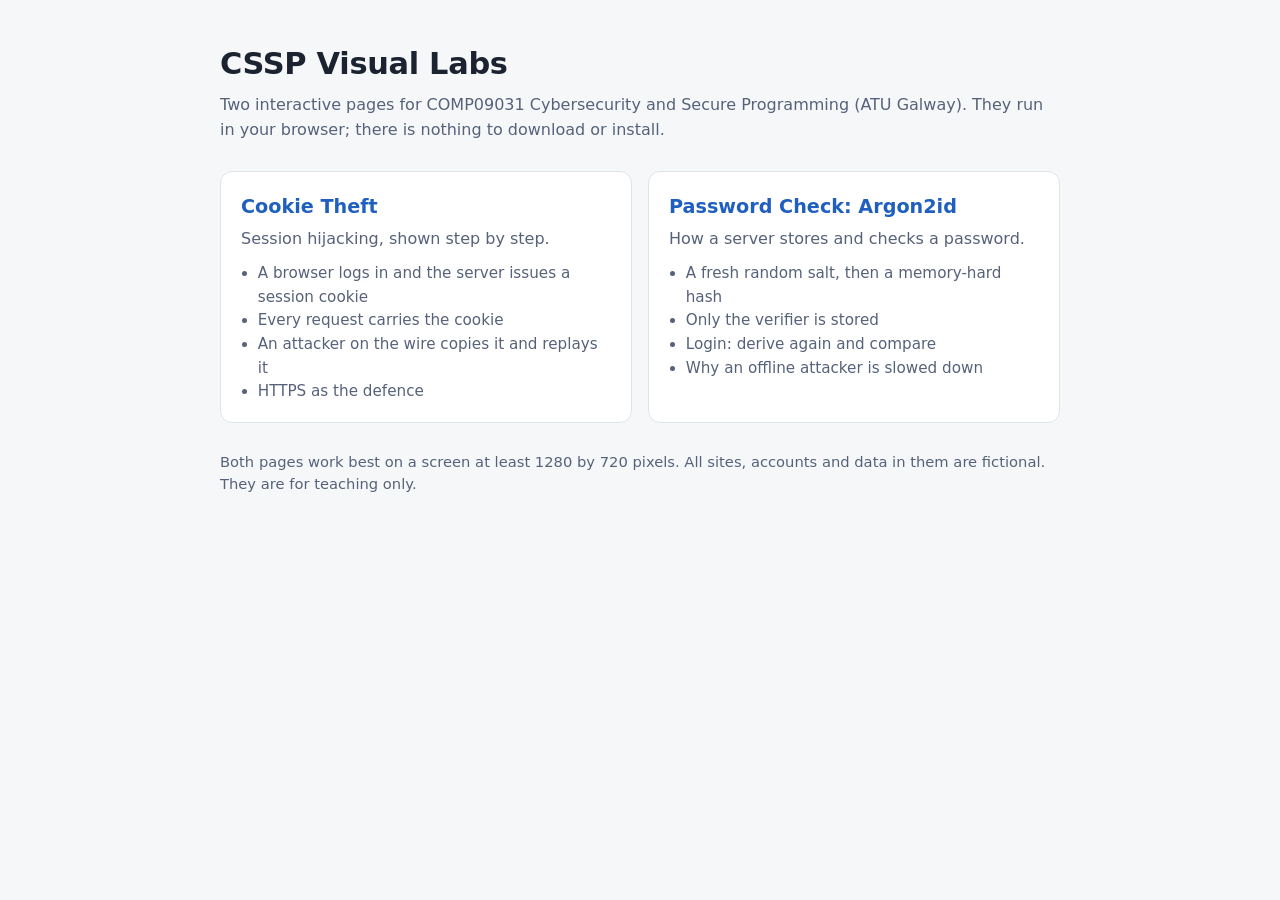
==== index.html @ d2b7faa5 "Add the two visual labs (cookie theft, Argon2id) with a landing page" ====
<!doctype html>
<html lang="en">
<head>
<meta charset="utf-8">
<meta name="viewport" content="width=device-width, initial-scale=1">
<title>CSSP Visual Labs</title>
<style>
  :root { --bg:#f6f7f9; --card:#ffffff; --text:#1c2330; --muted:#56627a; --line:#dfe3ea; --accent:#1f5fbf; }
  @media (prefers-color-scheme: dark) {
    :root { --bg:#10151d; --card:#171e29; --text:#e8edf5; --muted:#9aa7bd; --line:#2a3445; --accent:#7db2ff; }
  }
  * { box-sizing: border-box; }
  body { margin:0; background:var(--bg); color:var(--text); font:16px/1.55 system-ui,-apple-system,"Segoe UI",Roboto,sans-serif; }
  main { max-width:880px; margin:0 auto; padding:40px 20px 56px; }
  h1 { margin:0 0 6px; font-size:1.9rem; letter-spacing:-.01em; }
  .sub { margin:0 0 28px; color:var(--muted); }
  .grid { display:grid; gap:16px; grid-template-columns:repeat(auto-fit,minmax(300px,1fr)); }
  a.card { display:block; text-decoration:none; color:inherit; background:var(--card); border:1px solid var(--line); border-radius:12px; padding:20px 20px 18px; }
  a.card:hover, a.card:focus-visible { border-color:var(--accent); outline:none; box-shadow:0 0 0 3px color-mix(in srgb, var(--accent) 25%, transparent); }
  a.card h2 { margin:0 0 6px; font-size:1.2rem; color:var(--accent); }
  a.card p { margin:0 0 10px; color:var(--muted); }
  a.card ul { margin:0; padding-left:1.1em; color:var(--muted); font-size:.95rem; }
  .note { margin-top:28px; color:var(--muted); font-size:.92rem; }
</style>
</head>
<body>
<main>
  <h1>CSSP Visual Labs</h1>
  <p class="sub">Two interactive pages for COMP09031 Cybersecurity and Secure Programming (ATU Galway). They run in your browser; there is nothing to download or install.</p>
  <div class="grid">
    <a class="card" href="cookie-theft/">
      <h2>Cookie Theft</h2>
      <p>Session hijacking, shown step by step.</p>
      <ul>
        <li>A browser logs in and the server issues a session cookie</li>
        <li>Every request carries the cookie</li>
        <li>An attacker on the wire copies it and replays it</li>
        <li>HTTPS as the defence</li>
      </ul>
    </a>
    <a class="card" href="argon2id/">
      <h2>Password Check: Argon2id</h2>
      <p>How a server stores and checks a password.</p>
      <ul>
        <li>A fresh random salt, then a memory-hard hash</li>
        <li>Only the verifier is stored</li>
        <li>Login: derive again and compare</li>
        <li>Why an offline attacker is slowed down</li>
      </ul>
    </a>
  </div>
  <p class="note">Both pages work best on a screen at least 1280 by 720 pixels. All sites, accounts and data in them are fictional. They are for teaching only.</p>
</main>
</body>
</html>
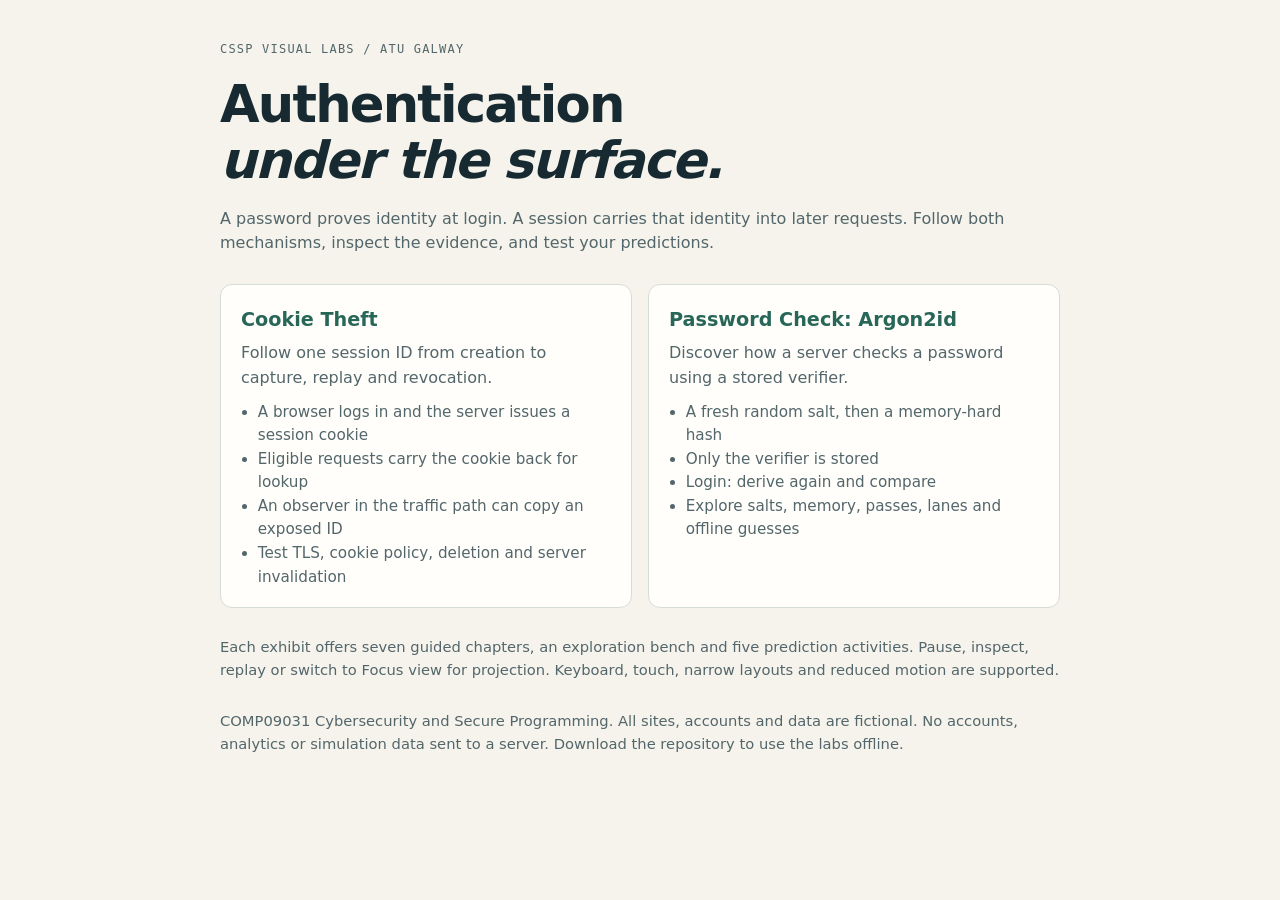
==== commit 87fcf875: "Publish rebuilt authentication exhibits and shared learning interface Replace both legacy pages with" ====
--- a/index.html
+++ b/index.html
@@ -3,18 +3,17 @@
 <head>
 <meta charset="utf-8">
 <meta name="viewport" content="width=device-width, initial-scale=1">
-<title>CSSP Visual Labs</title>
+<title>Authentication under the surface — CSSP Visual Labs</title>
+<link rel="icon" href="data:image/svg+xml,%3Csvg xmlns='http://www.w3.org/2000/svg' viewBox='0 0 40 40'%3E%3Crect width='40' height='40' rx='9' fill='%23102b35'/%3E%3Ctext x='9' y='30' font-size='32' fill='%23d5f975'%3Ea%3C/text%3E%3C/svg%3E">
 <style>
-  :root { --bg:#f6f7f9; --card:#ffffff; --text:#1c2330; --muted:#56627a; --line:#dfe3ea; --accent:#1f5fbf; }
-  @media (prefers-color-scheme: dark) {
-    :root { --bg:#10151d; --card:#171e29; --text:#e8edf5; --muted:#9aa7bd; --line:#2a3445; --accent:#7db2ff; }
-  }
+  :root { --bg:#f5f3eb; --card:#fffefa; --text:#172a31; --muted:#53666b; --line:#d6ddd4; --accent:#286658; }
   * { box-sizing: border-box; }
   body { margin:0; background:var(--bg); color:var(--text); font:16px/1.55 system-ui,-apple-system,"Segoe UI",Roboto,sans-serif; }
   main { max-width:880px; margin:0 auto; padding:40px 20px 56px; }
-  h1 { margin:0 0 6px; font-size:1.9rem; letter-spacing:-.01em; }
+  h1 { margin:0 0 18px; font-size:clamp(2rem, 5vw, 3.2rem); line-height:1.1; letter-spacing:-.035em; }
+  .eyebrow { color:var(--muted); font: .75rem/1.5 monospace; letter-spacing:.1em; margin:0 0 18px; }
   .sub { margin:0 0 28px; color:var(--muted); }
-  .grid { display:grid; gap:16px; grid-template-columns:repeat(auto-fit,minmax(300px,1fr)); }
+  .grid { display:grid; gap:16px; grid-template-columns:repeat(auto-fit,minmax(min(100%,300px),1fr)); }
   a.card { display:block; text-decoration:none; color:inherit; background:var(--card); border:1px solid var(--line); border-radius:12px; padding:20px 20px 18px; }
   a.card:hover, a.card:focus-visible { border-color:var(--accent); outline:none; box-shadow:0 0 0 3px color-mix(in srgb, var(--accent) 25%, transparent); }
   a.card h2 { margin:0 0 6px; font-size:1.2rem; color:var(--accent); }
@@ -25,31 +24,33 @@
 </head>
 <body>
 <main>
-  <h1>CSSP Visual Labs</h1>
-  <p class="sub">Two interactive pages for COMP09031 Cybersecurity and Secure Programming (ATU Galway). They run in your browser; there is nothing to download or install.</p>
+  <p class="eyebrow">CSSP VISUAL LABS / ATU GALWAY</p>
+  <h1>Authentication<br><em>under the surface.</em></h1>
+  <p class="sub">A password proves identity at login. A session carries that identity into later requests. Follow both mechanisms, inspect the evidence, and test your predictions.</p>
   <div class="grid">
-    <a class="card" href="cookie-theft/">
+    <a class="card" href="cookie-theft/index.html">
       <h2>Cookie Theft</h2>
-      <p>Session hijacking, shown step by step.</p>
+      <p>Follow one session ID from creation to capture, replay and revocation.</p>
       <ul>
         <li>A browser logs in and the server issues a session cookie</li>
-        <li>Every request carries the cookie</li>
-        <li>An attacker on the wire copies it and replays it</li>
-        <li>HTTPS as the defence</li>
+        <li>Eligible requests carry the cookie back for lookup</li>
+        <li>An observer in the traffic path can copy an exposed ID</li>
+        <li>Test TLS, cookie policy, deletion and server invalidation</li>
       </ul>
     </a>
-    <a class="card" href="argon2id/">
+    <a class="card" href="argon2id/index.html">
       <h2>Password Check: Argon2id</h2>
-      <p>How a server stores and checks a password.</p>
+      <p>Discover how a server checks a password using a stored verifier.</p>
       <ul>
         <li>A fresh random salt, then a memory-hard hash</li>
         <li>Only the verifier is stored</li>
         <li>Login: derive again and compare</li>
-        <li>Why an offline attacker is slowed down</li>
+        <li>Explore salts, memory, passes, lanes and offline guesses</li>
       </ul>
     </a>
   </div>
-  <p class="note">Both pages work best on a screen at least 1280 by 720 pixels. All sites, accounts and data in them are fictional. They are for teaching only.</p>
+  <p class="note">Each exhibit offers seven guided chapters, an exploration bench and five prediction activities. Pause, inspect, replay or switch to Focus view for projection. Keyboard, touch, narrow layouts and reduced motion are supported.</p>
+  <p class="note">COMP09031 Cybersecurity and Secure Programming. All sites, accounts and data are fictional. No accounts, analytics or simulation data sent to a server. Download the repository to use the labs offline.</p>
 </main>
 </body>
 </html>
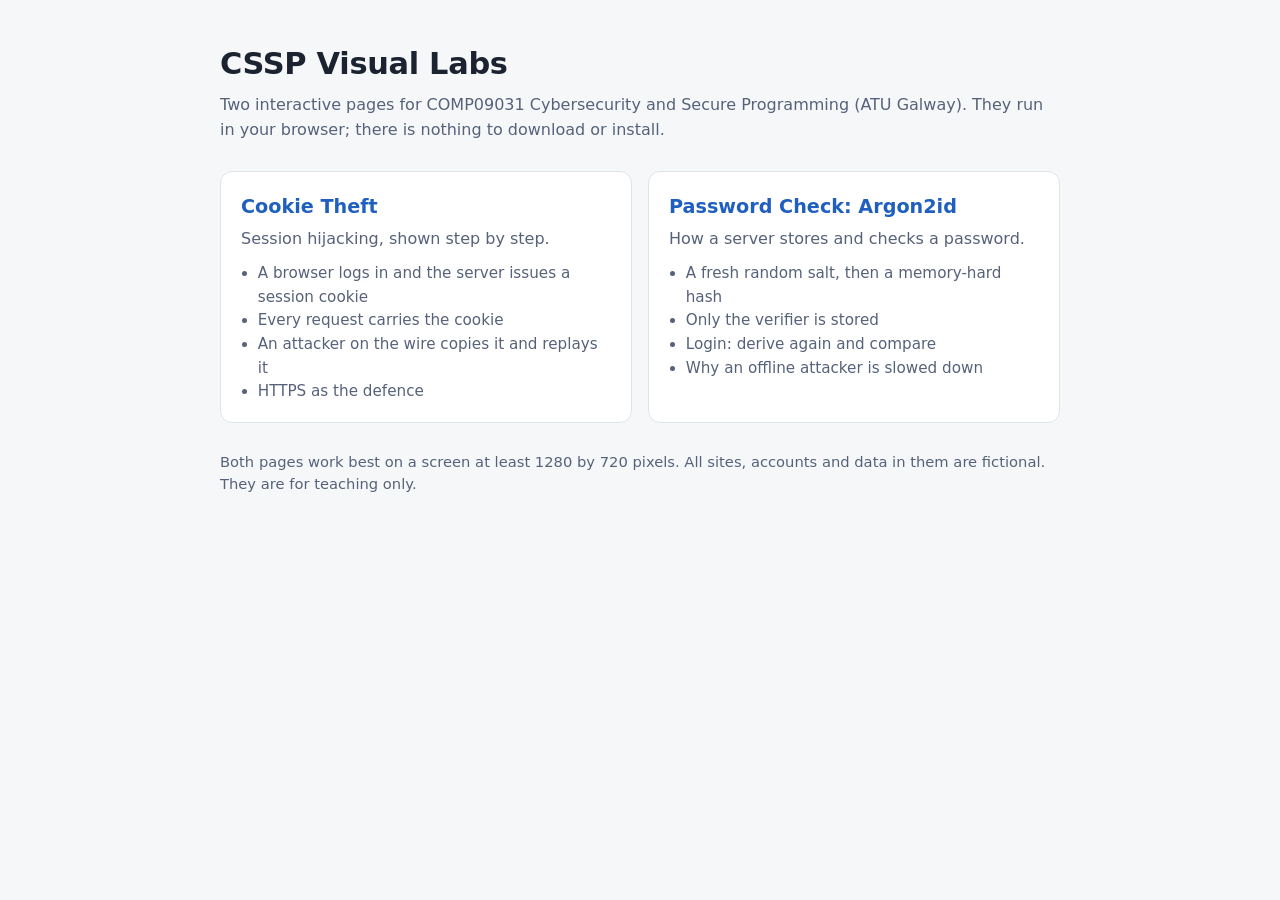
==== commit 26d0a141: "Restore the previous visual labs and landing page Revert the redesign at the user's request. Restore" ====
--- a/index.html
+++ b/index.html
@@ -3,17 +3,18 @@
 <head>
 <meta charset="utf-8">
 <meta name="viewport" content="width=device-width, initial-scale=1">
-<title>Authentication under the surface — CSSP Visual Labs</title>
-<link rel="icon" href="data:image/svg+xml,%3Csvg xmlns='http://www.w3.org/2000/svg' viewBox='0 0 40 40'%3E%3Crect width='40' height='40' rx='9' fill='%23102b35'/%3E%3Ctext x='9' y='30' font-size='32' fill='%23d5f975'%3Ea%3C/text%3E%3C/svg%3E">
+<title>CSSP Visual Labs</title>
 <style>
-  :root { --bg:#f5f3eb; --card:#fffefa; --text:#172a31; --muted:#53666b; --line:#d6ddd4; --accent:#286658; }
+  :root { --bg:#f6f7f9; --card:#ffffff; --text:#1c2330; --muted:#56627a; --line:#dfe3ea; --accent:#1f5fbf; }
+  @media (prefers-color-scheme: dark) {
+    :root { --bg:#10151d; --card:#171e29; --text:#e8edf5; --muted:#9aa7bd; --line:#2a3445; --accent:#7db2ff; }
+  }
   * { box-sizing: border-box; }
   body { margin:0; background:var(--bg); color:var(--text); font:16px/1.55 system-ui,-apple-system,"Segoe UI",Roboto,sans-serif; }
   main { max-width:880px; margin:0 auto; padding:40px 20px 56px; }
-  h1 { margin:0 0 18px; font-size:clamp(2rem, 5vw, 3.2rem); line-height:1.1; letter-spacing:-.035em; }
-  .eyebrow { color:var(--muted); font: .75rem/1.5 monospace; letter-spacing:.1em; margin:0 0 18px; }
+  h1 { margin:0 0 6px; font-size:1.9rem; letter-spacing:-.01em; }
   .sub { margin:0 0 28px; color:var(--muted); }
-  .grid { display:grid; gap:16px; grid-template-columns:repeat(auto-fit,minmax(min(100%,300px),1fr)); }
+  .grid { display:grid; gap:16px; grid-template-columns:repeat(auto-fit,minmax(300px,1fr)); }
   a.card { display:block; text-decoration:none; color:inherit; background:var(--card); border:1px solid var(--line); border-radius:12px; padding:20px 20px 18px; }
   a.card:hover, a.card:focus-visible { border-color:var(--accent); outline:none; box-shadow:0 0 0 3px color-mix(in srgb, var(--accent) 25%, transparent); }
   a.card h2 { margin:0 0 6px; font-size:1.2rem; color:var(--accent); }
@@ -24,33 +25,31 @@
 </head>
 <body>
 <main>
-  <p class="eyebrow">CSSP VISUAL LABS / ATU GALWAY</p>
-  <h1>Authentication<br><em>under the surface.</em></h1>
-  <p class="sub">A password proves identity at login. A session carries that identity into later requests. Follow both mechanisms, inspect the evidence, and test your predictions.</p>
+  <h1>CSSP Visual Labs</h1>
+  <p class="sub">Two interactive pages for COMP09031 Cybersecurity and Secure Programming (ATU Galway). They run in your browser; there is nothing to download or install.</p>
   <div class="grid">
-    <a class="card" href="cookie-theft/index.html">
+    <a class="card" href="cookie-theft/">
       <h2>Cookie Theft</h2>
-      <p>Follow one session ID from creation to capture, replay and revocation.</p>
+      <p>Session hijacking, shown step by step.</p>
       <ul>
         <li>A browser logs in and the server issues a session cookie</li>
-        <li>Eligible requests carry the cookie back for lookup</li>
-        <li>An observer in the traffic path can copy an exposed ID</li>
-        <li>Test TLS, cookie policy, deletion and server invalidation</li>
+        <li>Every request carries the cookie</li>
+        <li>An attacker on the wire copies it and replays it</li>
+        <li>HTTPS as the defence</li>
       </ul>
     </a>
-    <a class="card" href="argon2id/index.html">
+    <a class="card" href="argon2id/">
       <h2>Password Check: Argon2id</h2>
-      <p>Discover how a server checks a password using a stored verifier.</p>
+      <p>How a server stores and checks a password.</p>
       <ul>
         <li>A fresh random salt, then a memory-hard hash</li>
         <li>Only the verifier is stored</li>
         <li>Login: derive again and compare</li>
-        <li>Explore salts, memory, passes, lanes and offline guesses</li>
+        <li>Why an offline attacker is slowed down</li>
       </ul>
     </a>
   </div>
-  <p class="note">Each exhibit offers seven guided chapters, an exploration bench and five prediction activities. Pause, inspect, replay or switch to Focus view for projection. Keyboard, touch, narrow layouts and reduced motion are supported.</p>
-  <p class="note">COMP09031 Cybersecurity and Secure Programming. All sites, accounts and data are fictional. No accounts, analytics or simulation data sent to a server. Download the repository to use the labs offline.</p>
+  <p class="note">Both pages work best on a screen at least 1280 by 720 pixels. All sites, accounts and data in them are fictional. They are for teaching only.</p>
 </main>
 </body>
 </html>
